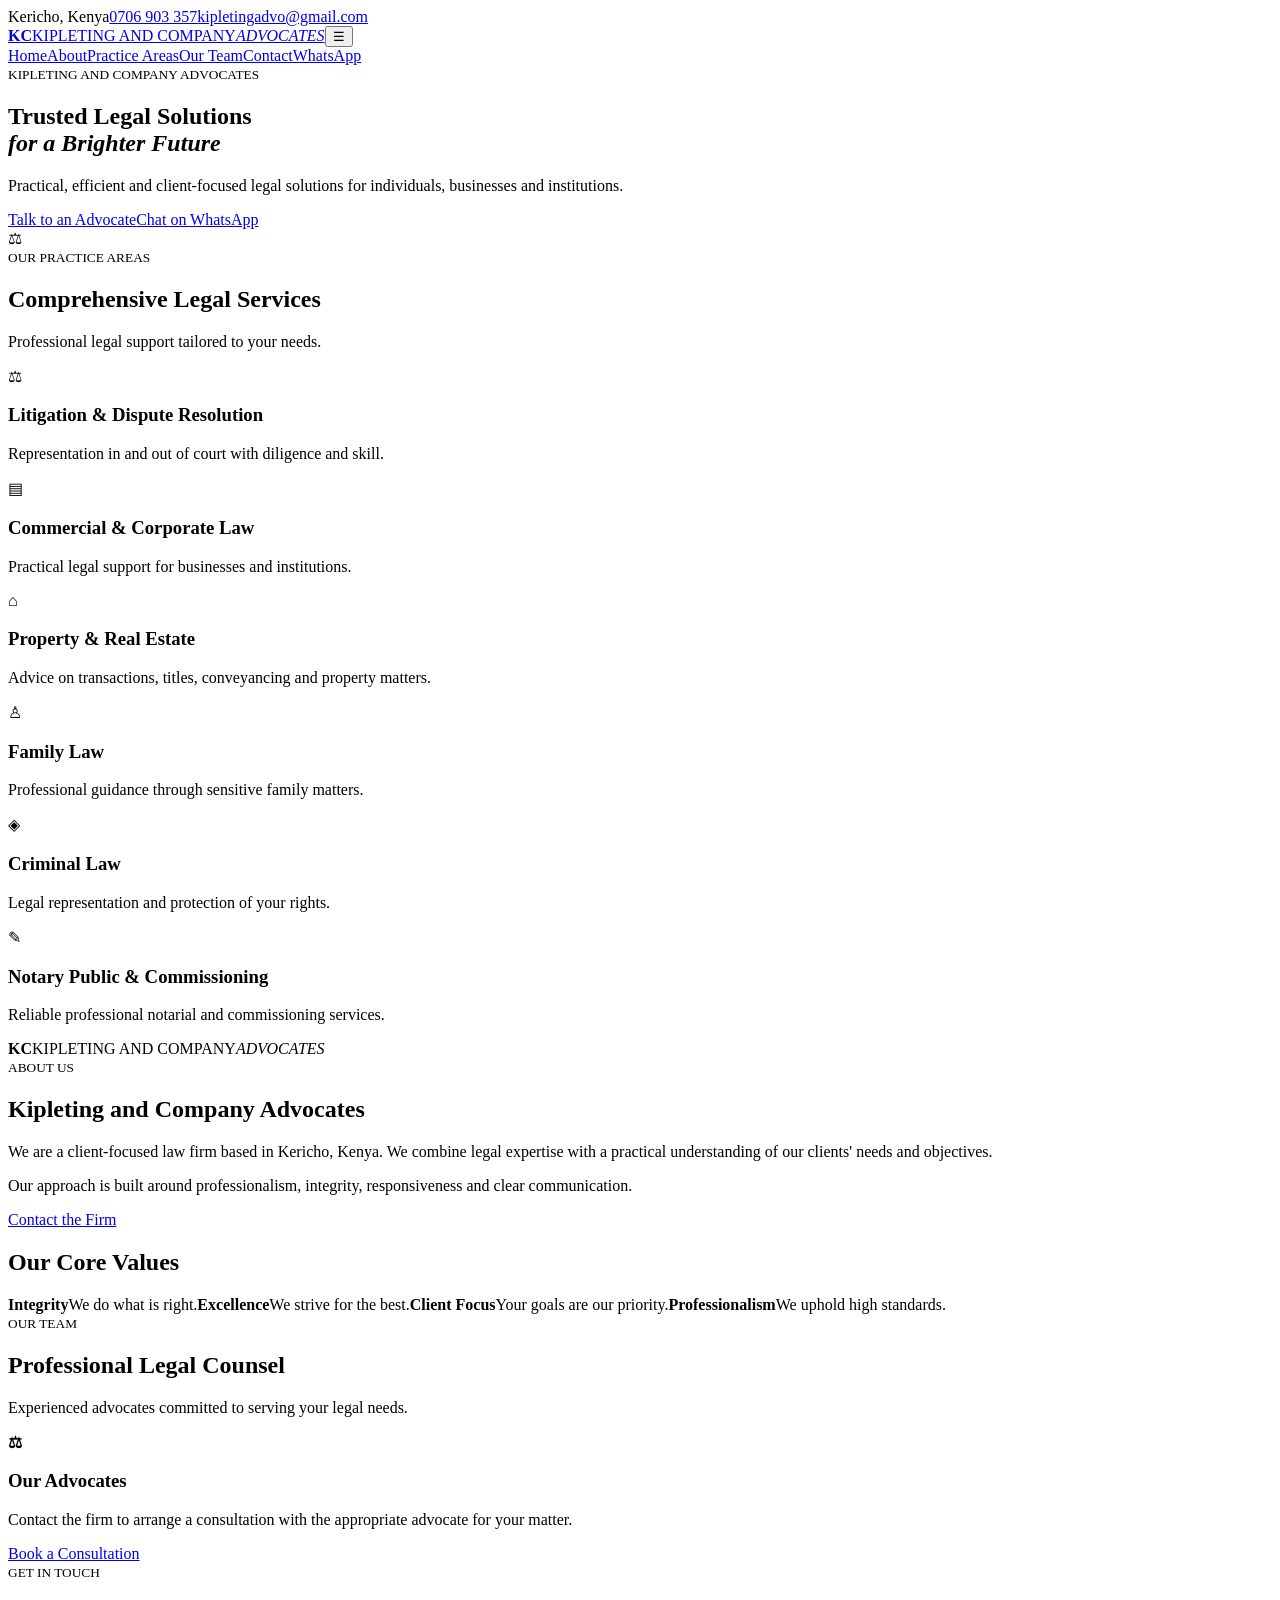
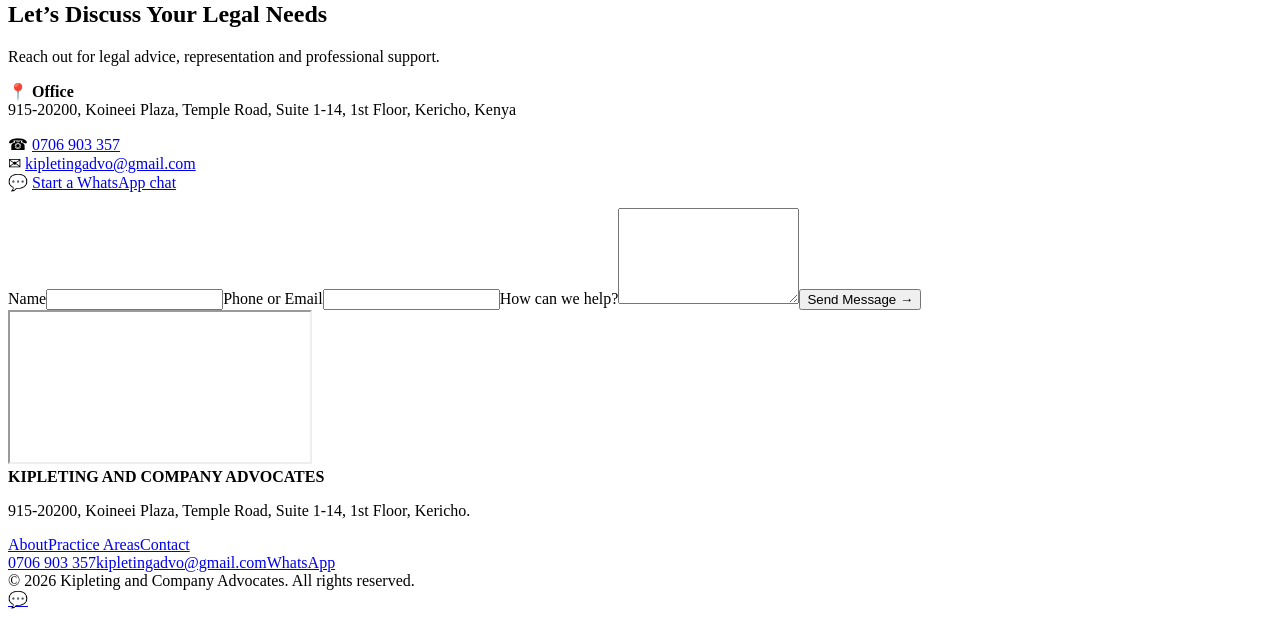
==== index.html @ de5ac91d "Publish law firm website homepage" ====
<!doctype html><html lang="en"><head><meta charset="utf-8"><meta name="viewport" content="width=device-width,initial-scale=1"><meta name="description" content="Kipleting and Company Advocates — legal services in Kericho, Kenya."><title>Kipleting and Company Advocates | Kericho</title><link rel="stylesheet" href="styles.css"></head><body>
<header><div class="top"><span>Kericho, Kenya</span><a href="tel:+254706903357">0706 903 357</a><a href="mailto:kipletingadvo@gmail.com">kipletingadvo@gmail.com</a></div><nav><a class="brand" href="#home"><b>KC</b><span>KIPLETING AND COMPANY<em>ADVOCATES</em></span></a><button id="menu">☰</button><div id="links"><a href="#home">Home</a><a href="#about">About</a><a href="#practice">Practice Areas</a><a href="#team">Our Team</a><a href="#contact">Contact</a><a class="wa" href="https://wa.me/254706903357?text=Hello%20Kipleting%20and%20Company%20Advocates%2C%20I%20would%20like%20legal%20assistance." target="_blank">WhatsApp</a></div></nav></header>
<main id="home"><section class="hero"><div><small>KIPLETING AND COMPANY ADVOCATES</small><h1>Trusted Legal Solutions<br><i>for a Brighter Future</i></h1><p>Practical, efficient and client-focused legal solutions for individuals, businesses and institutions.</p><a class="btn red" href="#contact">Talk to an Advocate</a><a class="btn outline" href="https://wa.me/254706903357" target="_blank">Chat on WhatsApp</a></div><div class="scale">⚖</div></section>
<section id="practice" class="section"><small class="redtxt">OUR PRACTICE AREAS</small><h2>Comprehensive Legal Services</h2><p>Professional legal support tailored to your needs.</p><div class="grid"><article>⚖<h3>Litigation &amp; Dispute Resolution</h3><p>Representation in and out of court with diligence and skill.</p></article><article>▤<h3>Commercial &amp; Corporate Law</h3><p>Practical legal support for businesses and institutions.</p></article><article>⌂<h3>Property &amp; Real Estate</h3><p>Advice on transactions, titles, conveyancing and property matters.</p></article><article>♙<h3>Family Law</h3><p>Professional guidance through sensitive family matters.</p></article><article>◈<h3>Criminal Law</h3><p>Legal representation and protection of your rights.</p></article><article>✎<h3>Notary Public &amp; Commissioning</h3><p>Reliable professional notarial and commissioning services.</p></article></div></section>
<section id="about" class="about"><div class="aboutbox"><strong>KC</strong><span>KIPLETING AND COMPANY</span><em>ADVOCATES</em></div><div><small class="redtxt">ABOUT US</small><h2>Kipleting and Company Advocates</h2><p>We are a client-focused law firm based in Kericho, Kenya. We combine legal expertise with a practical understanding of our clients' needs and objectives.</p><p>Our approach is built around professionalism, integrity, responsiveness and clear communication.</p><a class="btn red" href="#contact">Contact the Firm</a></div></section>
<section class="values"><h2>Our Core Values</h2><div><span><b>Integrity</b>We do what is right.</span><span><b>Excellence</b>We strive for the best.</span><span><b>Client Focus</b>Your goals are our priority.</span><span><b>Professionalism</b>We uphold high standards.</span></div></section>
<section id="team" class="section"><small class="redtxt">OUR TEAM</small><h2>Professional Legal Counsel</h2><p>Experienced advocates committed to serving your legal needs.</p><div class="team"><b>⚖</b><div><h3>Our Advocates</h3><p>Contact the firm to arrange a consultation with the appropriate advocate for your matter.</p></div><a class="btn blue" href="#contact">Book a Consultation</a></div></section>
<section id="contact" class="contact"><div><small>GET IN TOUCH</small><h2>Let’s Discuss Your Legal Needs</h2><p>Reach out for legal advice, representation and professional support.</p><p>📍 <strong>Office</strong><br>915-20200, Koineei Plaza, Temple Road, Suite 1-14, 1st Floor, Kericho, Kenya</p><p>☎ <a href="tel:+254706903357">0706 903 357</a><br>✉ <a href="mailto:kipletingadvo@gmail.com">kipletingadvo@gmail.com</a><br>💬 <a href="https://wa.me/254706903357" target="_blank">Start a WhatsApp chat</a></p></div><form name="contact" method="POST" data-netlify="true" netlify-honeypot="bot-field" action="thank-you.html"><input type="hidden" name="form-name" value="contact"><input type="hidden" name="bot-field"><label>Name<input name="name" required></label><label>Phone or Email<input name="reply" required></label><label>How can we help?<textarea name="message" rows="6" required></textarea></label><button class="btn red" type="submit">Send Message →</button></form></section><iframe class="map" title="Kipleting and Company Advocates location" src="https://www.google.com/maps?q=Koineei%20Plaza%2C%20Temple%20Road%2C%20Kericho%2C%20Kenya&output=embed" loading="lazy"></iframe></main>
<footer><div><strong>KIPLETING AND COMPANY ADVOCATES</strong><p>915-20200, Koineei Plaza, Temple Road, Suite 1-14, 1st Floor, Kericho.</p></div><div><a href="#about">About</a><a href="#practice">Practice Areas</a><a href="#contact">Contact</a></div><div><a href="tel:+254706903357">0706 903 357</a><a href="mailto:kipletingadvo@gmail.com">kipletingadvo@gmail.com</a><a href="https://wa.me/254706903357">WhatsApp</a></div></footer><div class="copy">© <span id="year"></span> Kipleting and Company Advocates. All rights reserved.</div><a class="float" href="https://wa.me/254706903357" target="_blank">💬</a><script src="script.js"></script></body></html>
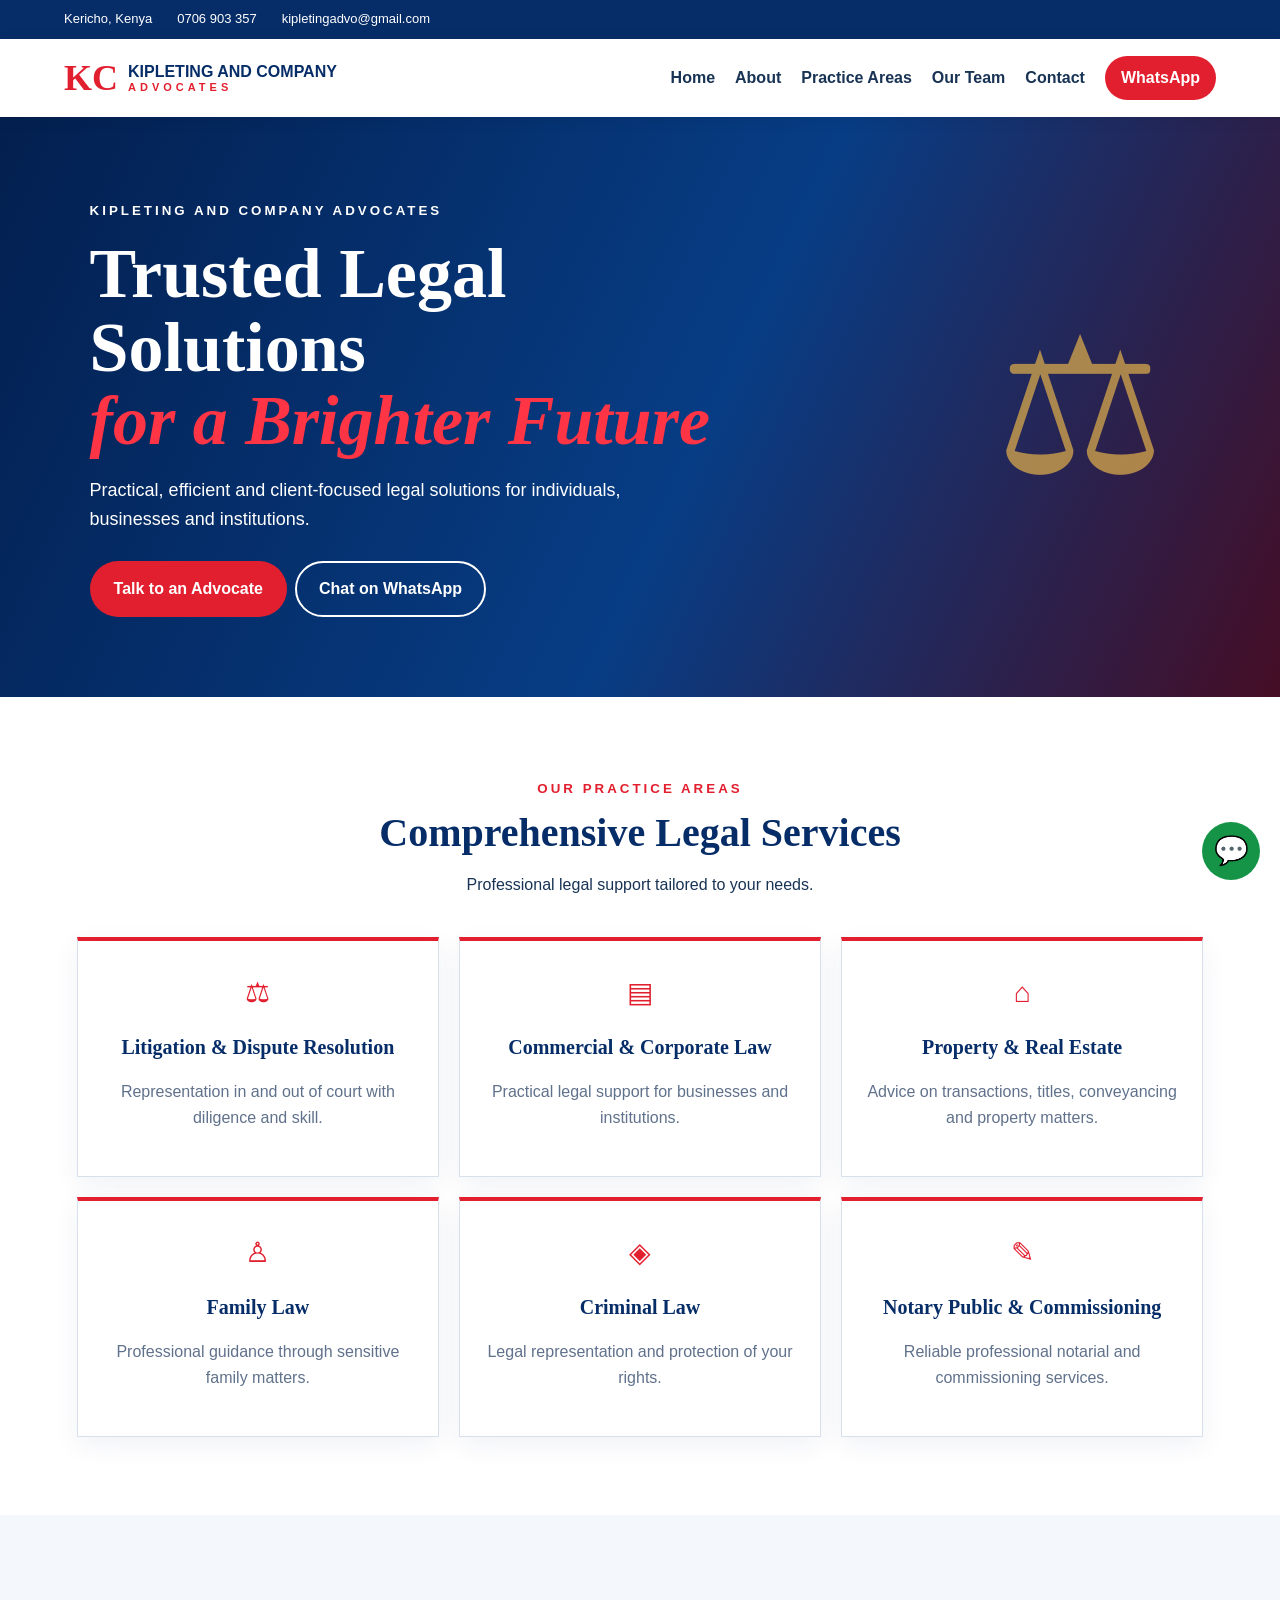
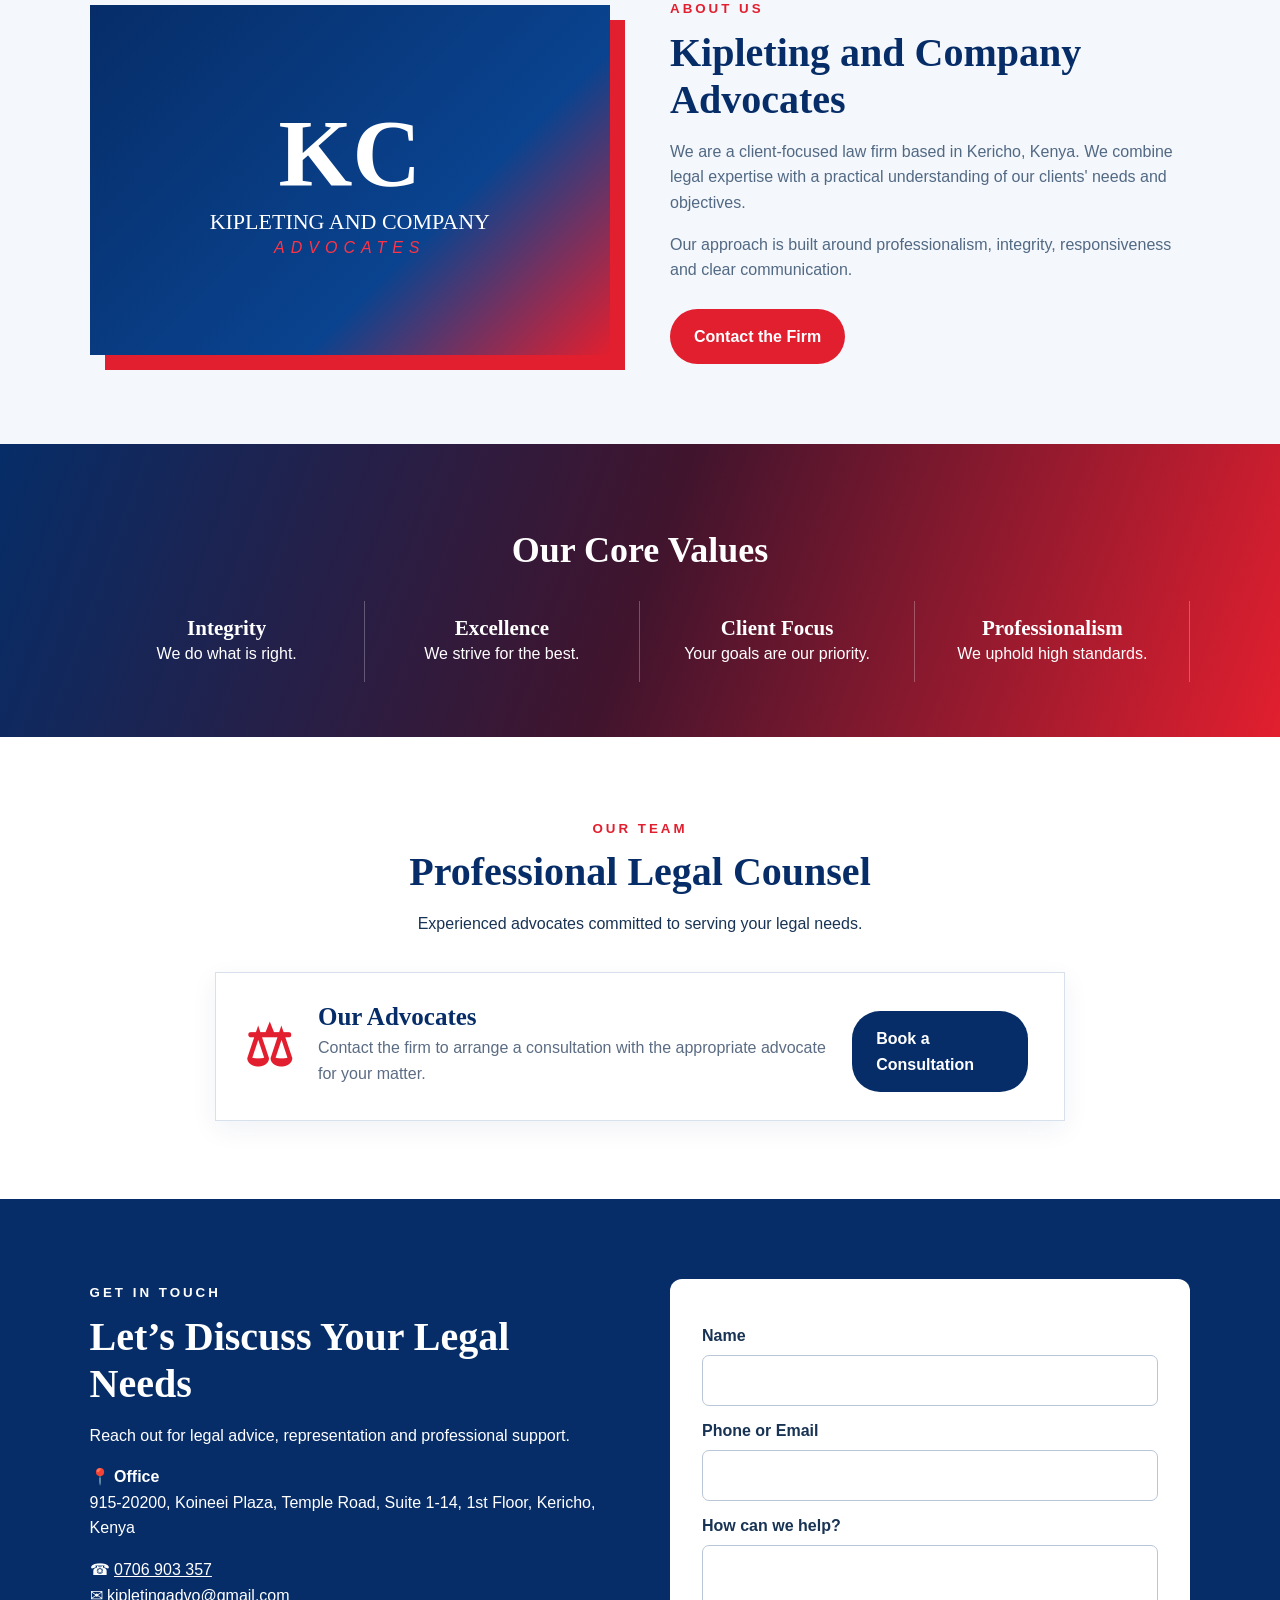
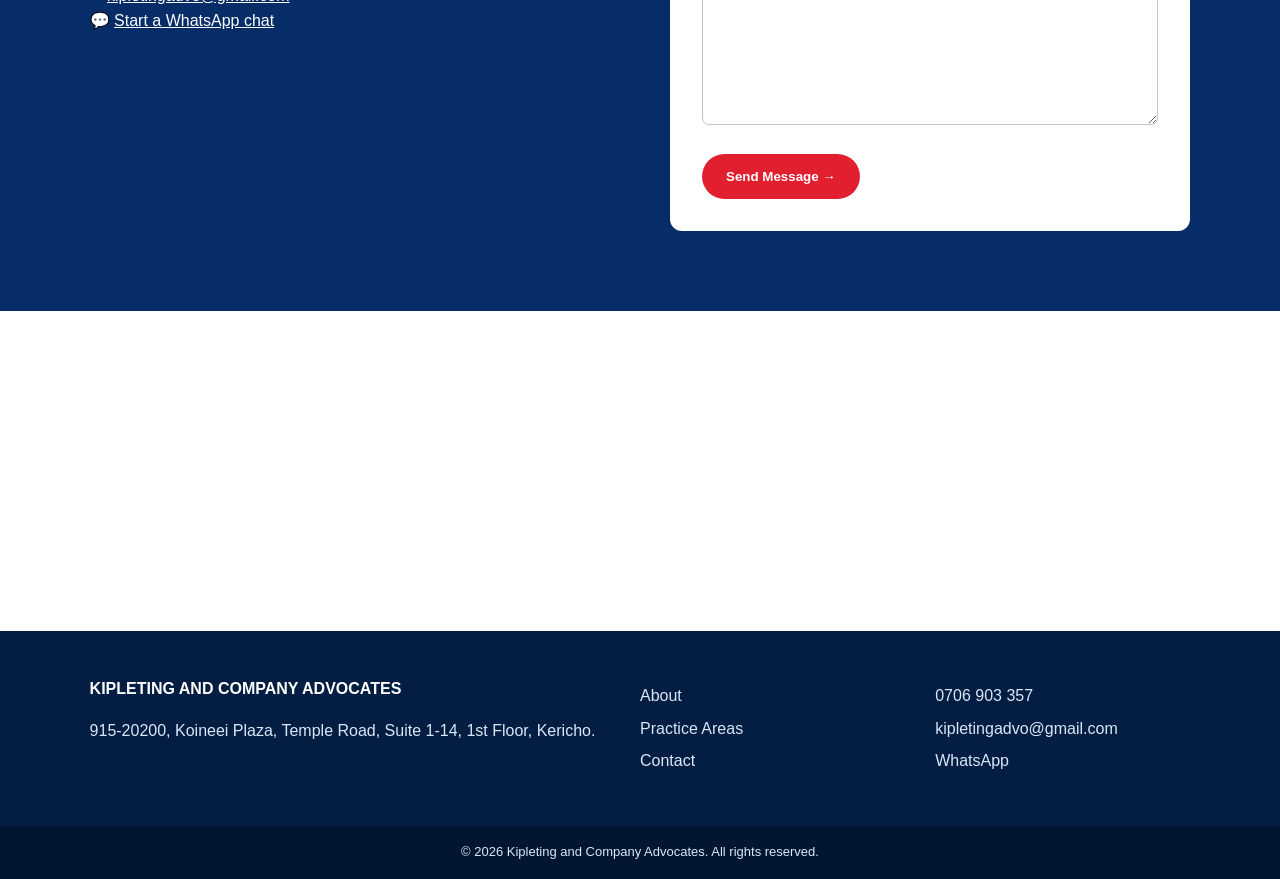
==== commit 3945dbc2: "Improve SEO and structured business metadata" ====
--- a/index.html
+++ b/index.html
@@ -1,4 +1,4 @@
-<!doctype html><html lang="en"><head><meta charset="utf-8"><meta name="viewport" content="width=device-width,initial-scale=1"><meta name="description" content="Kipleting and Company Advocates — legal services in Kericho, Kenya."><title>Kipleting and Company Advocates | Kericho</title><link rel="stylesheet" href="styles.css"></head><body>
+<!doctype html><html lang="en"><head><meta charset="utf-8"><meta name="viewport" content="width=device-width,initial-scale=1"><meta name="description" content="Kipleting and Company Advocates provides professional legal services in Kericho, Kenya, including litigation, commercial law, property, family law, criminal law, and notarial services."><meta name="robots" content="index,follow"><link rel="canonical" href="https://vincentkipleting-hash.github.io/Kipleting-and-Company-advocates/"><meta property="og:type" content="website"><meta property="og:title" content="Kipleting and Company Advocates | Kericho"><meta property="og:description" content="Trusted legal solutions for a brighter future. Professional legal services in Kericho, Kenya."><meta property="og:url" content="https://vincentkipleting-hash.github.io/Kipleting-and-Company-advocates/"><meta name="twitter:card" content="summary"><meta name="twitter:title" content="Kipleting and Company Advocates | Kericho"><meta name="twitter:description" content="Professional legal services in Kericho, Kenya."><title>Kipleting and Company Advocates | Kericho</title><script type="application/ld+json">{"@context":"https://schema.org","@type":"LegalService","name":"Kipleting and Company Advocates","url":"https://vincentkipleting-hash.github.io/Kipleting-and-Company-advocates/","telephone":"+254706903357","email":"kipletingadvo@gmail.com","address":{"@type":"PostalAddress","streetAddress":"Koineei Plaza, Temple Road, Suite 1-14, 1st Floor","postalCode":"20200","addressLocality":"Kericho","addressCountry":"KE"},"areaServed":"Kericho, Kenya","serviceType":["Litigation & Dispute Resolution","Commercial & Corporate Law","Property & Real Estate","Family Law","Criminal Law","Notary Public & Commissioning"]}</script><link rel="stylesheet" href="styles.css"></head><body>
 <header><div class="top"><span>Kericho, Kenya</span><a href="tel:+254706903357">0706 903 357</a><a href="mailto:kipletingadvo@gmail.com">kipletingadvo@gmail.com</a></div><nav><a class="brand" href="#home"><b>KC</b><span>KIPLETING AND COMPANY<em>ADVOCATES</em></span></a><button id="menu">☰</button><div id="links"><a href="#home">Home</a><a href="#about">About</a><a href="#practice">Practice Areas</a><a href="#team">Our Team</a><a href="#contact">Contact</a><a class="wa" href="https://wa.me/254706903357?text=Hello%20Kipleting%20and%20Company%20Advocates%2C%20I%20would%20like%20legal%20assistance." target="_blank">WhatsApp</a></div></nav></header>
 <main id="home"><section class="hero"><div><small>KIPLETING AND COMPANY ADVOCATES</small><h1>Trusted Legal Solutions<br><i>for a Brighter Future</i></h1><p>Practical, efficient and client-focused legal solutions for individuals, businesses and institutions.</p><a class="btn red" href="#contact">Talk to an Advocate</a><a class="btn outline" href="https://wa.me/254706903357" target="_blank">Chat on WhatsApp</a></div><div class="scale">⚖</div></section>
 <section id="practice" class="section"><small class="redtxt">OUR PRACTICE AREAS</small><h2>Comprehensive Legal Services</h2><p>Professional legal support tailored to your needs.</p><div class="grid"><article>⚖<h3>Litigation &amp; Dispute Resolution</h3><p>Representation in and out of court with diligence and skill.</p></article><article>▤<h3>Commercial &amp; Corporate Law</h3><p>Practical legal support for businesses and institutions.</p></article><article>⌂<h3>Property &amp; Real Estate</h3><p>Advice on transactions, titles, conveyancing and property matters.</p></article><article>♙<h3>Family Law</h3><p>Professional guidance through sensitive family matters.</p></article><article>◈<h3>Criminal Law</h3><p>Legal representation and protection of your rights.</p></article><article>✎<h3>Notary Public &amp; Commissioning</h3><p>Reliable professional notarial and commissioning services.</p></article></div></section>
--- a/styles.css
+++ b/styles.css
@@ -0,0 +1 @@
+*{box-sizing:border-box}html{scroll-behavior:smooth}body{margin:0;font-family:Arial,sans-serif;color:#183354;line-height:1.6}a{color:inherit}.top{background:#062d68;color:#fff;padding:9px 5%;display:flex;gap:25px;font-size:13px}.top a{text-decoration:none}nav{height:78px;display:flex;align-items:center;justify-content:space-between;padding:0 5%;position:sticky;top:0;background:#fff;z-index:5;box-shadow:0 3px 15px #0001}.brand{display:flex;gap:10px;align-items:center;text-decoration:none}.brand>b{font:700 36px Georgia;color:#e21f2f}.brand span{font-weight:800;color:#062d68;line-height:1.1}.brand em{display:block;font-style:normal;color:#e21f2f;letter-spacing:4px;font-size:11px}#links{display:flex;gap:20px;align-items:center}#links a{text-decoration:none;font-weight:700}.wa,.red{background:#e21f2f!important;color:#fff!important}.wa{padding:9px 16px;border-radius:22px}#menu{display:none;background:none;border:0;font-size:28px}.hero{min-height:560px;padding:80px 7%;display:flex;align-items:center;position:relative;overflow:hidden;background:linear-gradient(115deg,#031f4f,#073d85 55%,#450d25);color:#fff}.hero>div:first-child{max-width:700px;z-index:2}.hero small,.contact small{letter-spacing:3px;font-weight:800}.hero h1{font:700 clamp(42px,6vw,70px)/1.05 Georgia;margin:15px 0}.hero h1 i{color:#ff3444}.hero p{font-size:18px;max-width:590px}.btn{display:inline-block;padding:13px 22px;border-radius:28px;text-decoration:none;font-weight:800;margin:10px 8px 0 0;border:2px solid transparent}.outline{border-color:#fff;color:#fff}.scale{position:absolute;right:9%;font-size:190px;color:#d7a84b;opacity:.75}.section{padding:78px 6%;text-align:center}.redtxt{color:#e21f2f;font-weight:800;letter-spacing:3px}.section h2,.about h2,.contact h2{font:700 40px Georgia;color:#062d68;margin:8px 0}.grid{display:grid;grid-template-columns:repeat(3,1fr);gap:20px;margin-top:40px}.grid article{padding:30px 22px;border:1px solid #d8e0ec;border-top:4px solid #e21f2f;box-shadow:0 8px 25px #062d6810}.grid article:first-letter{font-size:28px;color:#e21f2f}.grid h3{font:700 20px Georgia;color:#062d68}.grid p{color:#60718b}.about{padding:80px 7%;display:grid;grid-template-columns:1fr 1fr;gap:60px;align-items:center;background:#f4f7fb}.aboutbox{min-height:350px;display:grid;place-content:center;text-align:center;background:linear-gradient(135deg,#062d68,#0a438f 65%,#e21f2f);color:#fff;box-shadow:15px 15px #e21f2f}.aboutbox strong{font:700 95px Georgia}.aboutbox span{font:22px Georgia}.aboutbox em{letter-spacing:6px;color:#ff3345}.about p{color:#526984}.values{padding:55px 7%;background:linear-gradient(110deg,#062d68,#40142d,#e21f2f);color:#fff;text-align:center}.values h2{font:700 36px Georgia}.values>div{display:grid;grid-template-columns:repeat(4,1fr)}.values span{padding:15px;border-right:1px solid #fff4}.values b{display:block;font:700 21px Georgia}.team{display:flex;align-items:center;text-align:left;gap:25px;padding:28px;border:1px solid #d8e0ec;box-shadow:0 8px 25px #062d6810;max-width:850px;margin:35px auto 0}.team>b{font-size:55px;color:#e21f2f}.team h3{margin:0;color:#062d68;font:700 25px Georgia}.team p{margin:4px 0;color:#5b6c83}.team .btn{margin-left:auto}.blue{background:#062d68;color:#fff}.contact{padding:80px 7%;display:grid;grid-template-columns:1fr 1fr;gap:60px;background:#062d68;color:#fff}.contact h2{color:#fff}.contact a{color:#fff}.contact form{background:#fff;color:#183354;padding:32px;border-radius:12px}.contact label{display:block;font-weight:700;margin:12px 0}.contact input,.contact textarea{width:100%;padding:12px;margin-top:6px;border:1px solid #b9c6d8;border-radius:7px;font:inherit}.map{width:100%;height:320px;border:0;display:block}footer{background:#031d43;color:#dbe7f7;padding:45px 7%;display:grid;grid-template-columns:2fr 1fr 1fr;gap:40px}footer strong{color:#fff}footer a{display:block;text-decoration:none;margin:7px 0}.copy{background:#021632;color:#dbe7f7;text-align:center;padding:16px;font-size:13px}.float{position:fixed;right:20px;bottom:20px;width:58px;height:58px;border-radius:50%;background:#159447;color:#fff;display:grid;place-items:center;font-size:28px;text-decoration:none;z-index:9}@media(max-width:850px){.top{flex-wrap:wrap}#menu{display:block}#links{display:none;position:absolute;top:78px;left:0;right:0;background:#fff;padding:20px;flex-direction:column;align-items:stretch}.grid{grid-template-columns:repeat(2,1fr)}.about,.contact{grid-template-columns:1fr}.values>div{grid-template-columns:repeat(2,1fr)}.scale{opacity:.25;right:-30px}.team{flex-direction:column;text-align:center}.team .btn{margin:auto}}@media(max-width:560px){.top{font-size:11px;gap:10px}.brand span{font-size:13px}.hero{padding:60px 6%}.hero h1{font-size:43px}.hero .btn{display:block;width:max-content}.grid{grid-template-columns:1fr}.section h2,.about h2,.contact h2{font-size:32px}.values>div{grid-template-columns:1fr}footer{grid-template-columns:1fr}.about{padding:60px 6%}.contact{padding:60px 6%}}
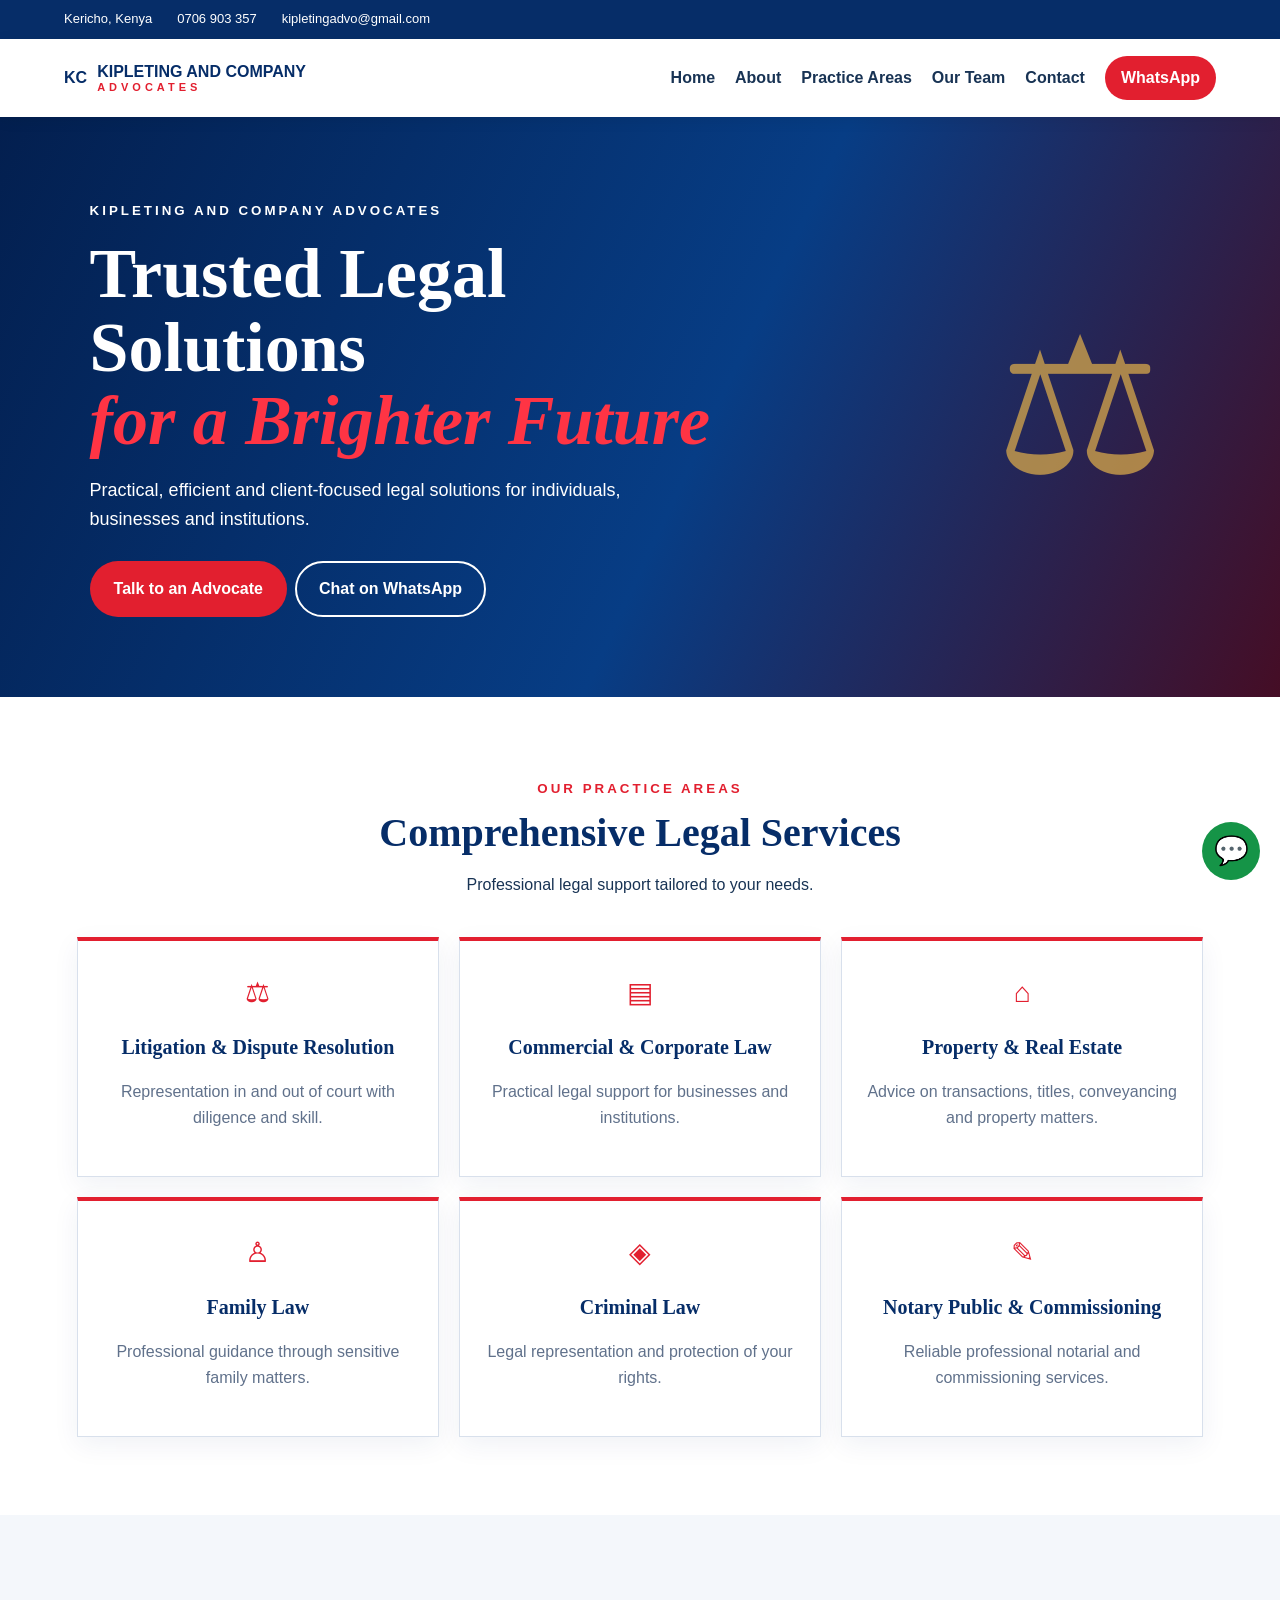
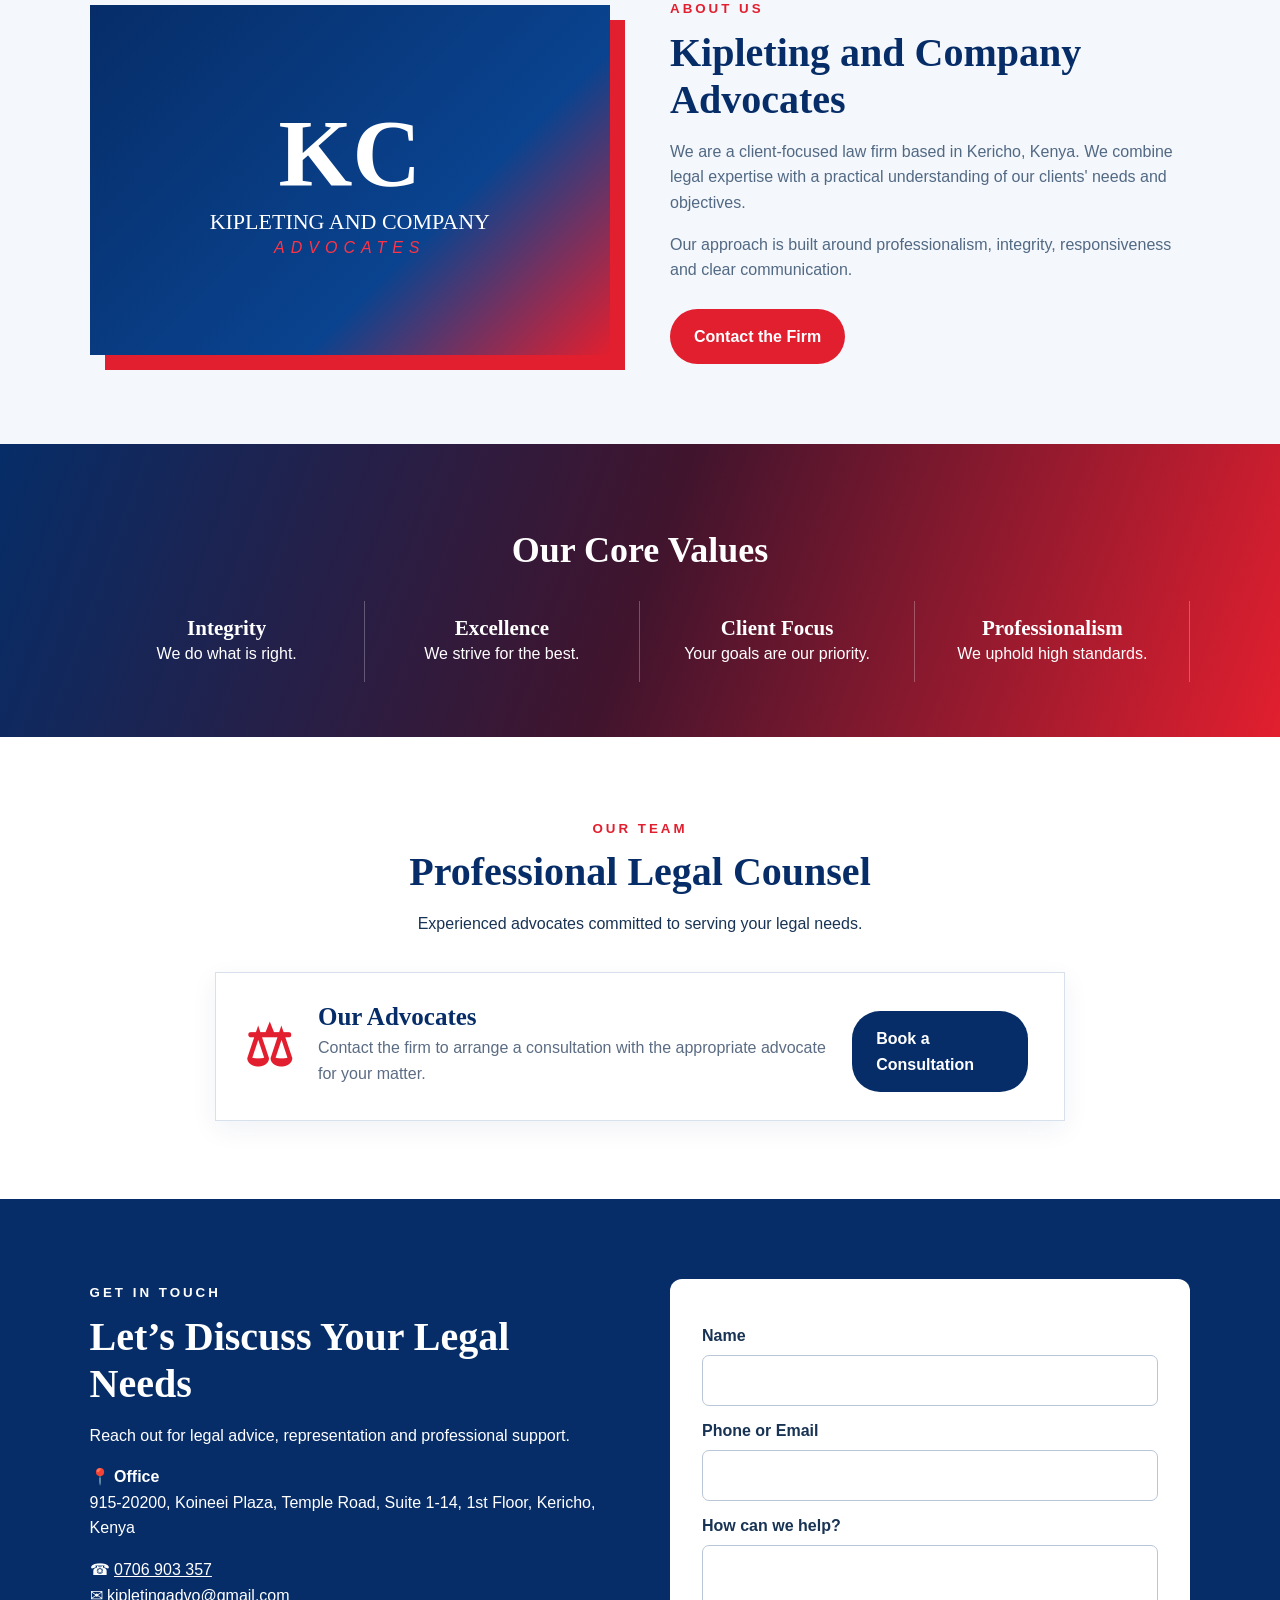
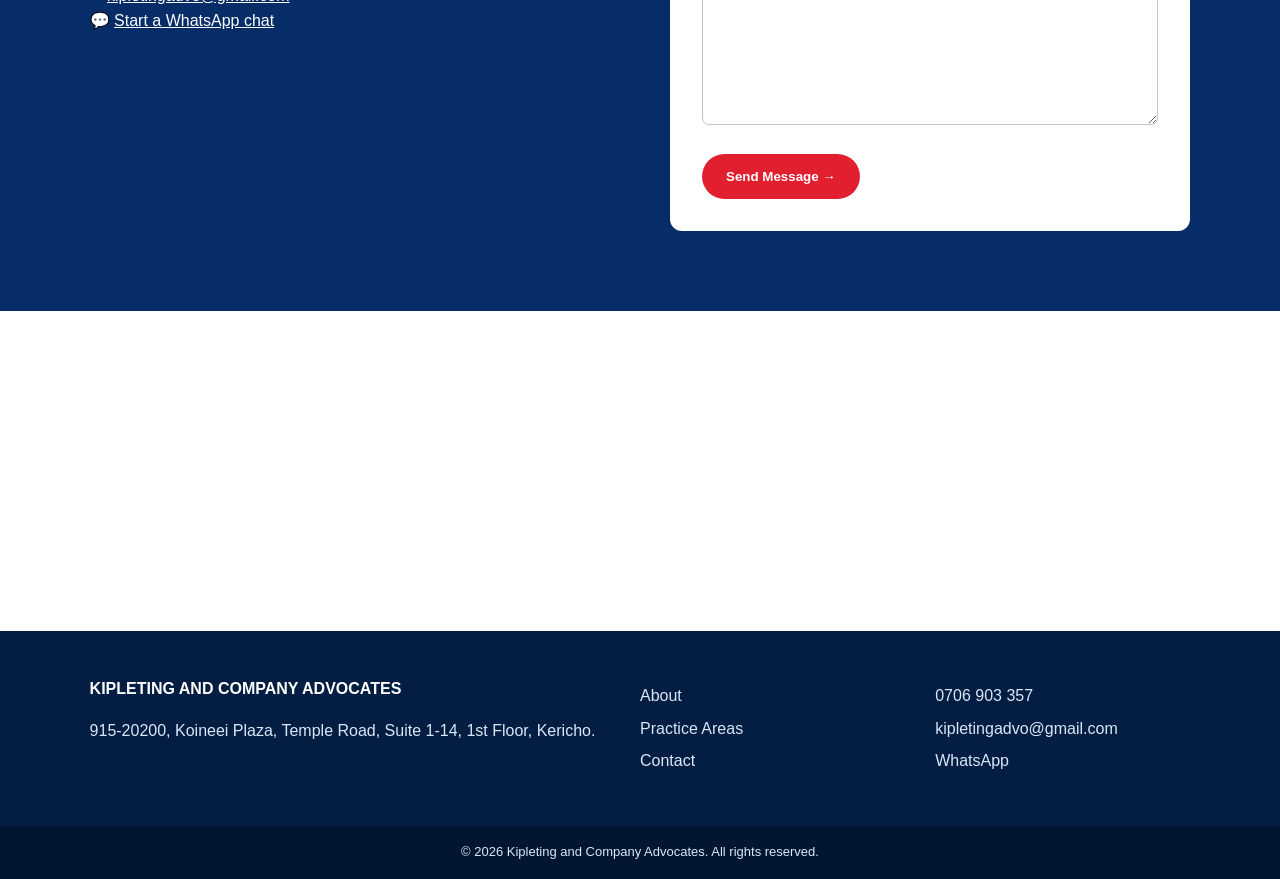
==== commit 026b537d: "Restore original firm logo markup" ====
--- a/index.html
+++ b/index.html
@@ -1,9 +1,9 @@
 <!doctype html><html lang="en"><head><meta charset="utf-8"><meta name="viewport" content="width=device-width,initial-scale=1"><meta name="description" content="Kipleting and Company Advocates provides professional legal services in Kericho, Kenya, including litigation, commercial law, property, family law, criminal law, and notarial services."><meta name="robots" content="index,follow"><link rel="canonical" href="https://vincentkipleting-hash.github.io/Kipleting-and-Company-advocates/"><meta property="og:type" content="website"><meta property="og:title" content="Kipleting and Company Advocates | Kericho"><meta property="og:description" content="Trusted legal solutions for a brighter future. Professional legal services in Kericho, Kenya."><meta property="og:url" content="https://vincentkipleting-hash.github.io/Kipleting-and-Company-advocates/"><meta name="twitter:card" content="summary"><meta name="twitter:title" content="Kipleting and Company Advocates | Kericho"><meta name="twitter:description" content="Professional legal services in Kericho, Kenya."><title>Kipleting and Company Advocates | Kericho</title><script type="application/ld+json">{"@context":"https://schema.org","@type":"LegalService","name":"Kipleting and Company Advocates","url":"https://vincentkipleting-hash.github.io/Kipleting-and-Company-advocates/","telephone":"+254706903357","email":"kipletingadvo@gmail.com","address":{"@type":"PostalAddress","streetAddress":"Koineei Plaza, Temple Road, Suite 1-14, 1st Floor","postalCode":"20200","addressLocality":"Kericho","addressCountry":"KE"},"areaServed":"Kericho, Kenya","serviceType":["Litigation & Dispute Resolution","Commercial & Corporate Law","Property & Real Estate","Family Law","Criminal Law","Notary Public & Commissioning"]}</script><link rel="stylesheet" href="styles.css"></head><body>
-<header><div class="top"><span>Kericho, Kenya</span><a href="tel:+254706903357">0706 903 357</a><a href="mailto:kipletingadvo@gmail.com">kipletingadvo@gmail.com</a></div><nav><a class="brand" href="#home"><b>KC</b><span>KIPLETING AND COMPANY<em>ADVOCATES</em></span></a><button id="menu">☰</button><div id="links"><a href="#home">Home</a><a href="#about">About</a><a href="#practice">Practice Areas</a><a href="#team">Our Team</a><a href="#contact">Contact</a><a class="wa" href="https://wa.me/254706903357?text=Hello%20Kipleting%20and%20Company%20Advocates%2C%20I%20would%20like%20legal%20assistance." target="_blank">WhatsApp</a></div></nav></header>
-<main id="home"><section class="hero"><div><small>KIPLETING AND COMPANY ADVOCATES</small><h1>Trusted Legal Solutions<br><i>for a Brighter Future</i></h1><p>Practical, efficient and client-focused legal solutions for individuals, businesses and institutions.</p><a class="btn red" href="#contact">Talk to an Advocate</a><a class="btn outline" href="https://wa.me/254706903357" target="_blank">Chat on WhatsApp</a></div><div class="scale">⚖</div></section>
+<header><div class="top"><span>Kericho, Kenya</span><a href="tel:+254706903357">0706 903 357</a><a href="mailto:kipletingadvo@gmail.com">kipletingadvo@gmail.com</a></div><nav><a class="brand" href="#home" aria-label="Kipleting and Company Advocates home"><span class="brand-mark">K<span>C</span></span><span class="brand-text"><strong>KIPLETING AND COMPANY</strong><em>ADVOCATES</em></span></a><button id="menu">☰</button><div id="links"><a href="#home">Home</a><a href="#about">About</a><a href="#practice">Practice Areas</a><a href="#team">Our Team</a><a href="#contact">Contact</a><a class="wa" href="https://web.whatsapp.com/send?phone=254706903357" target="_blank" rel="noopener noreferrer">WhatsApp</a></div></nav></header>
+<main id="home"><section class="hero"><div><small>KIPLETING AND COMPANY ADVOCATES</small><h1>Trusted Legal Solutions<br><i>for a Brighter Future</i></h1><p>Practical, efficient and client-focused legal solutions for individuals, businesses and institutions.</p><a class="btn red" href="#contact">Talk to an Advocate</a><a class="btn outline" href="https://web.whatsapp.com/send?phone=254706903357" target="_blank" rel="noopener noreferrer">Chat on WhatsApp</a></div><div class="scale">⚖</div></section>
 <section id="practice" class="section"><small class="redtxt">OUR PRACTICE AREAS</small><h2>Comprehensive Legal Services</h2><p>Professional legal support tailored to your needs.</p><div class="grid"><article>⚖<h3>Litigation &amp; Dispute Resolution</h3><p>Representation in and out of court with diligence and skill.</p></article><article>▤<h3>Commercial &amp; Corporate Law</h3><p>Practical legal support for businesses and institutions.</p></article><article>⌂<h3>Property &amp; Real Estate</h3><p>Advice on transactions, titles, conveyancing and property matters.</p></article><article>♙<h3>Family Law</h3><p>Professional guidance through sensitive family matters.</p></article><article>◈<h3>Criminal Law</h3><p>Legal representation and protection of your rights.</p></article><article>✎<h3>Notary Public &amp; Commissioning</h3><p>Reliable professional notarial and commissioning services.</p></article></div></section>
 <section id="about" class="about"><div class="aboutbox"><strong>KC</strong><span>KIPLETING AND COMPANY</span><em>ADVOCATES</em></div><div><small class="redtxt">ABOUT US</small><h2>Kipleting and Company Advocates</h2><p>We are a client-focused law firm based in Kericho, Kenya. We combine legal expertise with a practical understanding of our clients' needs and objectives.</p><p>Our approach is built around professionalism, integrity, responsiveness and clear communication.</p><a class="btn red" href="#contact">Contact the Firm</a></div></section>
 <section class="values"><h2>Our Core Values</h2><div><span><b>Integrity</b>We do what is right.</span><span><b>Excellence</b>We strive for the best.</span><span><b>Client Focus</b>Your goals are our priority.</span><span><b>Professionalism</b>We uphold high standards.</span></div></section>
 <section id="team" class="section"><small class="redtxt">OUR TEAM</small><h2>Professional Legal Counsel</h2><p>Experienced advocates committed to serving your legal needs.</p><div class="team"><b>⚖</b><div><h3>Our Advocates</h3><p>Contact the firm to arrange a consultation with the appropriate advocate for your matter.</p></div><a class="btn blue" href="#contact">Book a Consultation</a></div></section>
-<section id="contact" class="contact"><div><small>GET IN TOUCH</small><h2>Let’s Discuss Your Legal Needs</h2><p>Reach out for legal advice, representation and professional support.</p><p>📍 <strong>Office</strong><br>915-20200, Koineei Plaza, Temple Road, Suite 1-14, 1st Floor, Kericho, Kenya</p><p>☎ <a href="tel:+254706903357">0706 903 357</a><br>✉ <a href="mailto:kipletingadvo@gmail.com">kipletingadvo@gmail.com</a><br>💬 <a href="https://wa.me/254706903357" target="_blank">Start a WhatsApp chat</a></p></div><form name="contact" method="POST" data-netlify="true" netlify-honeypot="bot-field" action="thank-you.html"><input type="hidden" name="form-name" value="contact"><input type="hidden" name="bot-field"><label>Name<input name="name" required></label><label>Phone or Email<input name="reply" required></label><label>How can we help?<textarea name="message" rows="6" required></textarea></label><button class="btn red" type="submit">Send Message →</button></form></section><iframe class="map" title="Kipleting and Company Advocates location" src="https://www.google.com/maps?q=Koineei%20Plaza%2C%20Temple%20Road%2C%20Kericho%2C%20Kenya&output=embed" loading="lazy"></iframe></main>
-<footer><div><strong>KIPLETING AND COMPANY ADVOCATES</strong><p>915-20200, Koineei Plaza, Temple Road, Suite 1-14, 1st Floor, Kericho.</p></div><div><a href="#about">About</a><a href="#practice">Practice Areas</a><a href="#contact">Contact</a></div><div><a href="tel:+254706903357">0706 903 357</a><a href="mailto:kipletingadvo@gmail.com">kipletingadvo@gmail.com</a><a href="https://wa.me/254706903357">WhatsApp</a></div></footer><div class="copy">© <span id="year"></span> Kipleting and Company Advocates. All rights reserved.</div><a class="float" href="https://wa.me/254706903357" target="_blank">💬</a><script src="script.js"></script></body></html>+<section id="contact" class="contact"><div><small>GET IN TOUCH</small><h2>Let’s Discuss Your Legal Needs</h2><p>Reach out for legal advice, representation and professional support.</p><p>📍 <strong>Office</strong><br>915-20200, Koineei Plaza, Temple Road, Suite 1-14, 1st Floor, Kericho, Kenya</p><p>☎ <a href="tel:+254706903357">0706 903 357</a><br>✉ <a href="mailto:kipletingadvo@gmail.com">kipletingadvo@gmail.com</a><br>💬 <a href="https://web.whatsapp.com/send?phone=254706903357" target="_blank" rel="noopener noreferrer">Start a WhatsApp chat</a></p></div><form name="contact" method="POST" action="https://formspree.io/f/mrpbnqzd"><input type="hidden" name="_subject" value="New website enquiry — Kipleting and Company Advocates"><label>Name<input name="name" autocomplete="name" required></label><label>Phone or Email<input name="reply" autocomplete="email" required></label><label>How can we help?<textarea name="message" rows="6" required></textarea></label><button class="btn red" type="submit">Send Message →</button></form></section><iframe class="map" title="Kipleting and Company Advocates location" src="https://www.google.com/maps?q=Koineei%20Plaza%2C%20Temple%20Road%2C%20Kericho%2C%20Kenya&output=embed" loading="lazy"></iframe></main>
+<footer><div><strong>KIPLETING AND COMPANY ADVOCATES</strong><p>915-20200, Koineei Plaza, Temple Road, Suite 1-14, 1st Floor, Kericho.</p></div><div><a href="#about">About</a><a href="#practice">Practice Areas</a><a href="#contact">Contact</a></div><div><a href="tel:+254706903357">0706 903 357</a><a href="mailto:kipletingadvo@gmail.com">kipletingadvo@gmail.com</a><a href="https://web.whatsapp.com/send?phone=254706903357">WhatsApp</a></div></footer><div class="copy">© <span id="year"></span> Kipleting and Company Advocates. All rights reserved.</div><a class="float" href="https://web.whatsapp.com/send?phone=254706903357" target="_blank" rel="noopener noreferrer">💬</a><script src="script.js"></script></body></html>
